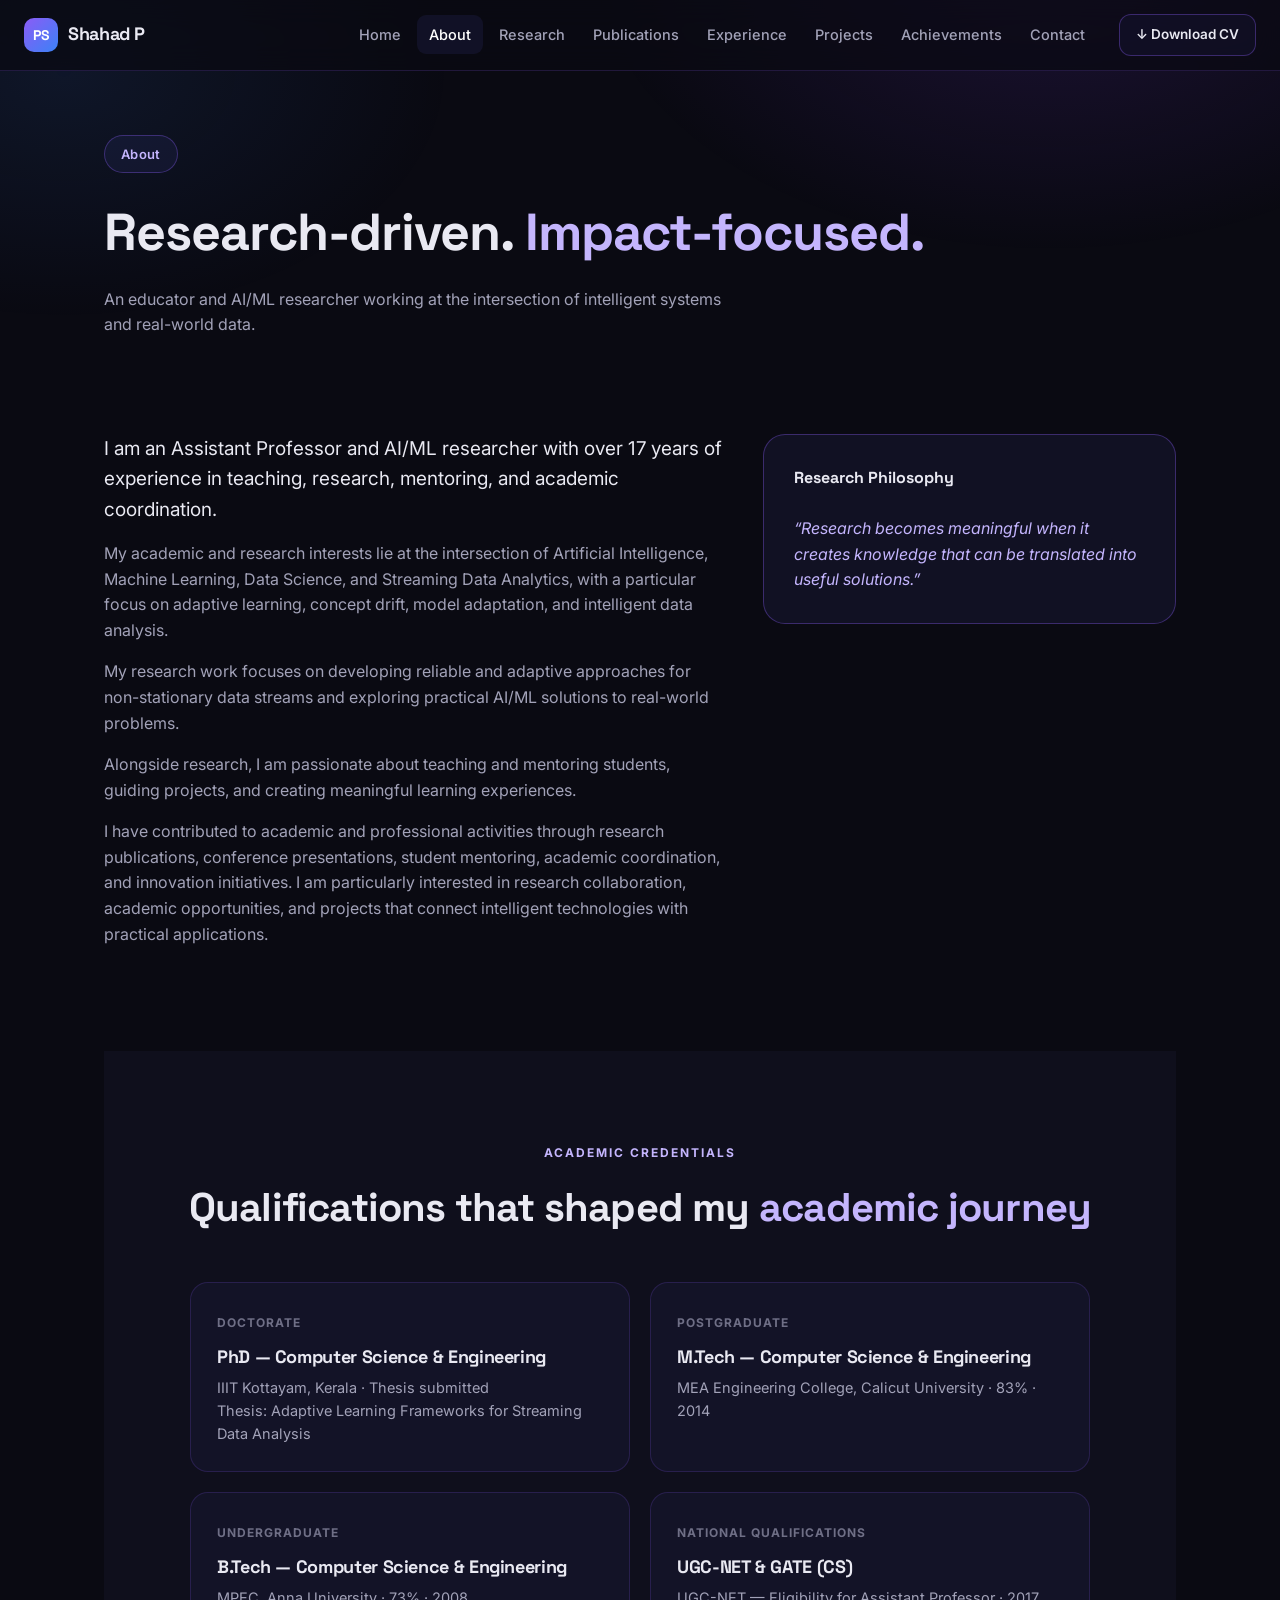
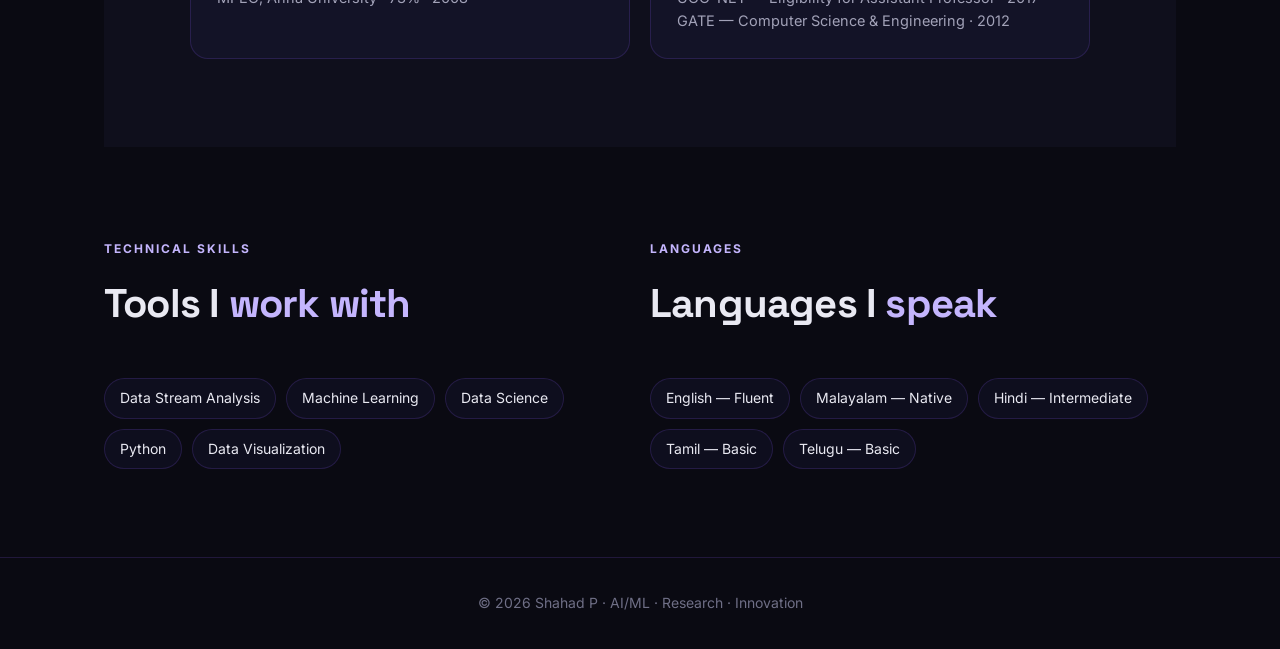
==== about.html @ d7e8eb85 "Add files via upload" ====
<!DOCTYPE html>
<html lang="en">
<head>
  <meta charset="UTF-8" />
  <meta name="viewport" content="width=device-width, initial-scale=1.0" />
  <meta name="description" content="About Shahad P — background, academic credentials, skills and research philosophy." />
  <title>About | Shahad P</title>
  <link rel="preconnect" href="https://fonts.googleapis.com" />
  <link rel="preconnect" href="https://fonts.gstatic.com" crossorigin />
  <link href="https://fonts.googleapis.com/css2?family=Inter:wght@400;500;600;700;800&family=Space+Grotesk:wght@500;600;700&display=swap" rel="stylesheet" />
  <link rel="stylesheet" href="styles.css" />
</head>
<body>

  <header class="nav">
    <a class="brand" href="index.html"><span>PS</span> Shahad P</a>
    <button class="menu" aria-label="Open menu" aria-expanded="false">☰</button>
    <nav>
      <a href="index.html">Home</a>
      <a class="active" href="about.html">About</a>
      <a href="research.html">Research</a>
      <a href="publications.html">Publications</a>
      <a href="experience.html">Experience</a>
      <a href="projects.html">Projects</a>
      <a href="achievements.html">Achievements</a>
      <a href="contact.html">Contact</a>
    </nav>
    <a class="btn small" href="CV.pdf" download>↓ Download CV</a>
  </header>

  <main class="wrap">

    <section class="page-head">
      <span class="eyebrow">About</span>
      <h1>Research-driven. <em>Impact-focused.</em></h1>
      <p>An educator and AI/ML researcher working at the intersection of intelligent systems and real-world data.</p>
    </section>

    <section class="section">
      <div class="about-grid">
        <div>
          <p class="lead">I am an Assistant Professor and AI/ML researcher with over 17 years of experience in teaching, research, mentoring, and academic coordination.</p>
          <p>My academic and research interests lie at the intersection of Artificial Intelligence, Machine Learning, Data Science, and Streaming Data Analytics, with a particular focus on adaptive learning, concept drift, model adaptation, and intelligent data analysis.</p>
          <p>My research work focuses on developing reliable and adaptive approaches for non-stationary data streams and exploring practical AI/ML solutions to real-world problems.</p>
          <p>Alongside research, I am passionate about teaching and mentoring students, guiding projects, and creating meaningful learning experiences.</p>
          <p>I have contributed to academic and professional activities through research publications, conference presentations, student mentoring, academic coordination, and innovation initiatives. I am particularly interested in research collaboration, academic opportunities, and projects that connect intelligent technologies with practical applications.</p>
        </div>
        <div class="quote-card">
          <strong>Research Philosophy</strong><br /><br />
          “Research becomes meaningful when it creates knowledge that can be translated into useful solutions.”
        </div>
      </div>
    </section>

    <!-- ACADEMIC CREDENTIALS -->
    <section class="section light">
      <div class="wrap" style="padding:0;">
        <div class="section-title center">
          <span>ACADEMIC CREDENTIALS</span>
          <h2>Qualifications that shaped my <em>academic journey</em></h2>
        </div>
        <div class="grid-2" style="max-width:900px; margin:0 auto;">
          <div class="tile">
            <span class="kicker">DOCTORATE</span>
            <h3>PhD — Computer Science &amp; Engineering</h3>
            <p>IIIT Kottayam, Kerala · Thesis submitted<br />Thesis: Adaptive Learning Frameworks for Streaming Data Analysis</p>
          </div>
          <div class="tile">
            <span class="kicker">POSTGRADUATE</span>
            <h3>M.Tech — Computer Science &amp; Engineering</h3>
            <p>MEA Engineering College, Calicut University · 83% · 2014</p>
          </div>
          <div class="tile">
            <span class="kicker">UNDERGRADUATE</span>
            <h3>B.Tech — Computer Science &amp; Engineering</h3>
            <p>MPEC, Anna University · 73% · 2008</p>
          </div>
          <div class="tile">
            <span class="kicker">NATIONAL QUALIFICATIONS</span>
            <h3>UGC-NET &amp; GATE (CS)</h3>
            <p>UGC-NET — Eligibility for Assistant Professor · 2017<br />GATE — Computer Science &amp; Engineering · 2012</p>
          </div>
        </div>
      </div>
    </section>

    <!-- SKILLS + LANGUAGES -->
    <section class="section">
      <div class="grid-2">
        <div>
          <div class="section-title"><span>TECHNICAL SKILLS</span><h2>Tools I <em>work with</em></h2></div>
          <div class="chips">
            <span class="chip">Data Stream Analysis</span>
            <span class="chip">Machine Learning</span>
            <span class="chip">Data Science</span>
            <span class="chip">Python</span>
            <span class="chip">Data Visualization</span>
          </div>
        </div>
        <div>
          <div class="section-title"><span>LANGUAGES</span><h2>Languages I <em>speak</em></h2></div>
          <div class="chips">
            <span class="chip">English — Fluent</span>
            <span class="chip">Malayalam — Native</span>
            <span class="chip">Hindi — Intermediate</span>
            <span class="chip">Tamil — Basic</span>
            <span class="chip">Telugu — Basic</span>
          </div>
        </div>
      </div>
    </section>

  </main>

  <footer>© 2026 Shahad P · AI/ML · Research · Innovation</footer>
  <script src="script.js"></script>
</body>
</html>
---- styles.css ----
/* =========================================================
   Shahad P — Portfolio
   Shared stylesheet (all pages)
   Theme: dark indigo / violet, Space Grotesk + Inter
   ========================================================= */

:root {
  /* Surfaces */
  --bg:        #0a0a12;
  --bg-soft:   #0f0f1c;
  --surface:   rgba(99, 102, 241, 0.05);
  --surface-2: rgba(99, 102, 241, 0.09);
  --border:    rgba(139, 92, 246, 0.18);
  --border-str:rgba(139, 92, 246, 0.35);

  /* Brand */
  --violet:  #8b5cf6;
  --indigo:  #6366f1;
  --blue:    #3b82f6;
  --violet-soft: #c4b5fd;

  /* Text */
  --text:  #e9e9f2;
  --muted: #a2a2b8;
  --faint: #6f6f86;

  /* Type */
  --display: "Space Grotesk", "Inter", sans-serif;
  --body:    "Inter", system-ui, sans-serif;

  /* Metrics */
  --maxw: 1120px;
  --radius: 18px;
  --radius-lg: 22px;
  --gradient: linear-gradient(135deg, var(--violet), var(--blue));
}

* { box-sizing: border-box; margin: 0; padding: 0; }

html { scroll-behavior: smooth; }

body {
  font-family: var(--body);
  background: var(--bg);
  color: var(--text);
  line-height: 1.6;
  -webkit-font-smoothing: antialiased;
  overflow-x: hidden;
}

/* Ambient background glow */
body::before {
  content: "";
  position: fixed;
  inset: 0;
  z-index: -1;
  background:
    radial-gradient(60% 55% at 82% -5%, rgba(124, 58, 237, 0.16), transparent 60%),
    radial-gradient(55% 50% at 5% 8%, rgba(59, 130, 246, 0.10), transparent 55%);
  pointer-events: none;
}

a { color: inherit; text-decoration: none; }
img { max-width: 100%; display: block; }
em { color: var(--violet-soft); font-style: normal; }

h1, h2, h3, .brand { font-family: var(--display); letter-spacing: -0.02em; }

/* =========================================================
   Layout helpers
   ========================================================= */
.wrap { width: 100%; max-width: var(--maxw); margin: 0 auto; padding: 0 24px; }

.section { padding: 88px 0; }
.section.light { background: var(--bg-soft); }

.section-title { margin-bottom: 42px; }
.section-title.center { text-align: center; }
.section-title span {
  display: inline-block;
  font-size: 12px;
  font-weight: 700;
  letter-spacing: 2px;
  color: var(--violet-soft);
  margin-bottom: 14px;
}
.section-title h2 { font-size: clamp(28px, 4vw, 40px); font-weight: 700; }

.eyebrow {
  display: inline-block;
  padding: 8px 16px;
  border: 1px solid var(--border-str);
  border-radius: 30px;
  color: var(--violet-soft);
  background: rgba(99, 102, 241, 0.08);
  font-size: 13px;
  font-weight: 600;
  letter-spacing: 0.3px;
}

/* =========================================================
   Buttons
   ========================================================= */
.btn {
  display: inline-flex;
  align-items: center;
  gap: 8px;
  padding: 12px 22px;
  border-radius: 12px;
  border: 1px solid var(--border-str);
  background: var(--surface);
  color: var(--text);
  font-family: var(--body);
  font-weight: 600;
  font-size: 15px;
  cursor: pointer;
  transition: transform 0.18s ease, background 0.18s ease, border-color 0.18s ease;
}
.btn:hover { transform: translateY(-2px); background: var(--surface-2); border-color: var(--violet); }
.btn.primary { background: var(--gradient); border: none; color: #fff; }
.btn.primary:hover { box-shadow: 0 12px 30px rgba(124, 58, 237, 0.32); }
.btn.small { padding: 9px 16px; font-size: 13.5px; }

/* =========================================================
   Navigation (shared)
   ========================================================= */
.nav {
  position: sticky;
  top: 0;
  z-index: 50;
  display: flex;
  align-items: center;
  gap: 22px;
  padding: 14px 24px;
  background: rgba(10, 10, 18, 0.72);
  backdrop-filter: blur(14px);
  border-bottom: 1px solid var(--border);
}
.brand {
  display: flex;
  align-items: center;
  gap: 10px;
  font-weight: 700;
  font-size: 18px;
  margin-right: auto;
}
.brand span {
  display: grid;
  place-items: center;
  width: 34px;
  height: 34px;
  border-radius: 10px;
  background: var(--gradient);
  color: #fff;
  font-size: 14px;
  letter-spacing: 0;
}
.nav nav { display: flex; gap: 4px; }
.nav nav a {
  padding: 8px 12px;
  border-radius: 9px;
  font-size: 14.5px;
  font-weight: 500;
  color: var(--muted);
  transition: color 0.15s ease, background 0.15s ease;
}
.nav nav a:hover { color: var(--text); background: var(--surface); }
.nav nav a.active { color: #fff; background: var(--surface-2); }

.menu {
  display: none;
  background: none;
  border: 1px solid var(--border);
  color: var(--text);
  font-size: 20px;
  border-radius: 10px;
  width: 42px;
  height: 42px;
  cursor: pointer;
}

/* =========================================================
   Hero (home)
   ========================================================= */
.hero {
  display: grid;
  grid-template-columns: 1.15fr 0.85fr;
  gap: 48px;
  align-items: center;
  padding: 74px 0 64px;
}
.hero h1 { font-size: clamp(44px, 7vw, 76px); line-height: 1.02; margin: 22px 0 14px; }
.hero h2 {
  font-family: var(--body);
  font-size: clamp(16px, 2.2vw, 20px);
  font-weight: 500;
  color: var(--muted);
  line-height: 1.5;
}
.hero h2 span { color: var(--violet); margin: 0 8px; }
.hero p.tagline { margin-top: 18px; color: var(--muted); font-size: 17px; }

.hero-photo { display: flex; justify-content: center; }
.photo-frame {
  width: min(320px, 80vw);
  aspect-ratio: 3 / 4;
  padding: 7px;
  border-radius: var(--radius-lg);
  background: linear-gradient(145deg, rgba(139, 92, 246, 0.8), rgba(59, 130, 246, 0.35));
  box-shadow: 0 25px 70px rgba(0, 0, 0, 0.35), 0 0 45px rgba(124, 58, 237, 0.16);
}
.photo-frame img {
  width: 100%; height: 100%;
  object-fit: cover; object-position: center top;
  border-radius: 17px;
}
.photo-fallback {
  width: 100%; height: 100%;
  border-radius: 17px;
  display: grid; place-items: center;
  background: var(--bg-soft);
  font-family: var(--display);
  font-size: 72px;
  color: var(--violet-soft);
}

/* =========================================================
   Stats
   ========================================================= */
.stats {
  display: grid;
  grid-template-columns: repeat(4, 1fr);
  gap: 18px;
  padding: 8px 0 20px;
}
.stat {
  padding: 26px 22px;
  border: 1px solid var(--border);
  border-radius: var(--radius);
  background: var(--surface);
  transition: transform 0.18s ease, border-color 0.18s ease;
}
.stat:hover { transform: translateY(-4px); border-color: var(--border-str); }
.stat strong { display: block; font-family: var(--display); font-size: 30px; color: #fff; }
.stat span { display: block; font-weight: 600; margin-top: 4px; }
.stat small { color: var(--faint); }

/* =========================================================
   Generic card grids
   ========================================================= */
.grid-2 { display: grid; grid-template-columns: repeat(2, minmax(0, 1fr)); gap: 20px; }
.grid-3 { display: grid; grid-template-columns: repeat(3, minmax(0, 1fr)); gap: 20px; }

.card {
  padding: 28px;
  border: 1px solid var(--border);
  border-radius: var(--radius);
  background: var(--surface);
  transition: transform 0.18s ease, border-color 0.18s ease;
}
.card:hover { transform: translateY(-4px); border-color: var(--border-str); }
.card h3 { font-size: 19px; margin-bottom: 8px; }
.card p { color: var(--muted); }
.card .kicker { font-size: 12px; font-weight: 700; letter-spacing: 1px; color: var(--faint); }

/* Research expertise tiles */
.expertise { display: grid; grid-template-columns: repeat(3, 1fr); gap: 16px; }
.expertise > div {
  padding: 26px 22px;
  border: 1px solid var(--border);
  border-radius: var(--radius);
  background: var(--surface);
  font-size: 30px;
  transition: transform 0.18s ease, border-color 0.18s ease;
}
.expertise > div:hover { transform: translateY(-4px); border-color: var(--border-str); }
.expertise b { display: block; margin-top: 12px; font-family: var(--body); font-size: 16px; }

/* Research highlight cards */
.research-card .card-icon {
  display: grid; place-items: center;
  width: 54px; height: 54px;
  border-radius: 14px;
  background: var(--gradient);
  color: #fff; font-weight: 700; font-family: var(--display);
  margin-bottom: 18px;
}
.research-card .card-icon.brain { background: linear-gradient(135deg, #ec4899, #8b5cf6); }
.research-card .card-icon.stream { background: linear-gradient(135deg, #06b6d4, #3b82f6); font-size: 26px; }
.research-card a { color: var(--violet-soft); font-weight: 600; font-size: 14px; }

/* =========================================================
   About
   ========================================================= */
.about-grid { display: grid; grid-template-columns: 1.5fr 1fr; gap: 40px; align-items: start; }
.about-grid p { color: var(--muted); margin-bottom: 16px; }
.about-grid p.lead { font-size: 19px; color: var(--text); }
.quote-card {
  padding: 30px;
  border: 1px solid var(--border-str);
  border-radius: var(--radius-lg);
  background: rgba(99, 102, 241, 0.08);
  font-style: italic;
  color: var(--violet-soft);
}
.quote-card strong { font-style: normal; color: var(--text); font-family: var(--display); }

/* Credential / list tiles */
.tile {
  padding: 26px;
  border: 1px solid var(--border);
  border-radius: var(--radius);
  background: var(--surface);
}
.tile .kicker { font-size: 12px; font-weight: 700; letter-spacing: 1px; color: var(--faint); }
.tile h3 { margin: 8px 0 4px; font-size: 18px; }
.tile p { color: var(--muted); font-size: 14.5px; }

/* Chips (skills / languages) */
.chips { display: flex; flex-wrap: wrap; gap: 10px; }
.chip {
  padding: 8px 15px;
  border: 1px solid var(--border);
  border-radius: 30px;
  background: var(--surface);
  font-size: 14px;
  color: var(--text);
}

/* =========================================================
   Timeline (experience)
   ========================================================= */
.timeline { position: relative; display: grid; gap: 8px; padding-left: 26px; }
.timeline::before {
  content: ""; position: absolute; left: 6px; top: 6px; bottom: 6px;
  width: 2px; background: linear-gradient(var(--violet), transparent);
}
.timeline > div {
  position: relative;
  padding: 18px 22px;
  border: 1px solid var(--border);
  border-radius: var(--radius);
  background: var(--surface);
}
.timeline > div::before {
  content: ""; position: absolute; left: -26px; top: 24px;
  width: 12px; height: 12px; border-radius: 50%;
  background: var(--violet); box-shadow: 0 0 0 4px rgba(139, 92, 246, 0.18);
}
.timeline b { font-family: var(--display); font-size: 17px; }
.timeline span { display: block; color: var(--muted); margin-top: 2px; }
.timeline small { color: var(--faint); }

/* =========================================================
   Publications
   ========================================================= */
.publication {
  display: grid;
  grid-template-columns: 88px 1fr;
  gap: 18px;
  align-items: start;
  padding: 22px 0;
  border-top: 1px solid var(--border);
}
.publication:last-of-type { border-bottom: 1px solid var(--border); }
.pub-year {
  font-family: var(--display);
  font-weight: 700;
  color: var(--violet-soft);
  font-size: 15px;
  padding-top: 2px;
}
.publication h3 { font-size: 18px; margin-bottom: 4px; font-family: var(--body); font-weight: 600; }
.publication p { color: var(--muted); font-size: 14.5px; }
.badge {
  display: inline-block;
  margin-top: 8px;
  padding: 3px 10px;
  border-radius: 20px;
  font-size: 12px;
  font-weight: 600;
  background: rgba(139, 92, 246, 0.15);
  color: var(--violet-soft);
}

.metric-row { display: flex; flex-wrap: wrap; gap: 12px; margin-bottom: 36px; }
.metric {
  padding: 14px 20px;
  border: 1px solid var(--border);
  border-radius: 12px;
  background: var(--surface);
}
.metric strong { display: block; font-family: var(--display); font-size: 22px; color: #fff; }
.metric span { font-size: 13px; color: var(--faint); }

/* =========================================================
   Projects
   ========================================================= */
.project {
  padding: 30px 28px;
  border: 1px solid var(--border);
  border-radius: var(--radius);
  background: var(--surface);
  transition: transform 0.18s ease, border-color 0.18s ease;
}
.project:hover { transform: translateY(-4px); border-color: var(--border-str); }
.project .num {
  font-family: var(--display);
  font-size: 34px;
  color: rgba(139, 92, 246, 0.35);
}
.project h3 { margin: 6px 0 8px; font-size: 19px; }
.project p { color: var(--muted); }

/* =========================================================
   Achievements
   ========================================================= */
.list-block {
  border: 1px solid var(--border);
  border-radius: var(--radius);
  background: var(--surface);
  padding: 10px 26px;
}
.list-block li {
  list-style: none;
  padding: 15px 0;
  border-bottom: 1px solid var(--border);
  display: flex;
  gap: 12px;
  align-items: baseline;
}
.list-block li:last-child { border-bottom: none; }
.list-block li::before { content: "▹"; color: var(--violet); }
.list-block li b { font-weight: 600; }
.list-block li .pct { margin-left: auto; font-family: var(--display); color: var(--violet-soft); }

.award-grid { display: grid; grid-template-columns: repeat(2, 1fr); gap: 16px; }
.award {
  padding: 22px 24px;
  border: 1px solid var(--border);
  border-radius: var(--radius);
  background: var(--surface);
}
.award strong { display: block; font-family: var(--display); font-size: 16px; }
.award span { color: var(--muted); font-size: 14.5px; }

/* =========================================================
   Contact
   ========================================================= */
.contact-grid { display: grid; grid-template-columns: repeat(3, 1fr); gap: 18px; }
.contact-grid a {
  display: flex;
  flex-direction: column;
  gap: 6px;
  padding: 28px;
  border: 1px solid var(--border);
  border-radius: var(--radius);
  background: var(--surface);
  transition: transform 0.18s ease, border-color 0.18s ease;
}
.contact-grid a:hover { transform: translateY(-4px); border-color: var(--border-str); }
.contact-grid a .ico {
  display: grid; place-items: center;
  width: 44px; height: 44px; border-radius: 12px;
  background: var(--gradient); color: #fff; font-weight: 700;
}
.contact-grid a b { font-family: var(--display); }
.contact-grid a span { color: var(--muted); font-size: 14px; word-break: break-word; }

.profiles { text-align: center; margin-top: 52px; }
.profiles .kicker { font-size: 12px; font-weight: 700; letter-spacing: 1.5px; color: var(--faint); }
.profiles .row { display: flex; justify-content: center; gap: 14px; flex-wrap: wrap; margin-top: 22px; }

/* =========================================================
   CTA
   ========================================================= */
.cta { padding: 80px 0; text-align: center; }
.cta .inner {
  max-width: 720px; margin: 0 auto;
  padding: 54px 40px;
  border: 1px solid var(--border-str);
  border-radius: var(--radius-lg);
  background: radial-gradient(120% 120% at 50% 0%, rgba(99, 102, 241, 0.14), var(--surface));
}
.cta h2 { font-size: clamp(28px, 4vw, 40px); margin: 14px 0 12px; }
.cta p { color: var(--muted); margin-bottom: 26px; }

/* Page header (interior pages) */
.page-head { padding: 64px 0 8px; }
.page-head .eyebrow { margin-bottom: 18px; }
.page-head h1 { font-size: clamp(34px, 5vw, 52px); }
.page-head p { color: var(--muted); margin-top: 12px; max-width: 620px; }

/* =========================================================
   Footer
   ========================================================= */
footer {
  border-top: 1px solid var(--border);
  padding: 34px 24px;
  text-align: center;
  color: var(--faint);
  font-size: 14px;
}
footer a { color: var(--muted); }
footer a:hover { color: var(--text); }

/* Placeholder note (for sections to be filled later) */
.placeholder {
  padding: 26px;
  border: 1px dashed var(--border-str);
  border-radius: var(--radius);
  color: var(--muted);
  background: rgba(99, 102, 241, 0.04);
  font-size: 14.5px;
}

/* =========================================================
   Focus + motion accessibility
   ========================================================= */
a:focus-visible, .btn:focus-visible, .menu:focus-visible {
  outline: 2px solid var(--violet);
  outline-offset: 3px;
}
@media (prefers-reduced-motion: reduce) {
  * { animation: none !important; transition: none !important; scroll-behavior: auto !important; }
}

/* =========================================================
   Responsive
   ========================================================= */
@media (max-width: 900px) {
  .nav nav {
    position: absolute;
    top: 100%; left: 0; right: 0;
    flex-direction: column;
    gap: 2px;
    padding: 12px;
    background: rgba(10, 10, 18, 0.97);
    border-bottom: 1px solid var(--border);
    display: none;
  }
  .nav nav.open { display: flex; }
  .menu { display: block; }

  .hero { grid-template-columns: 1fr; text-align: center; padding-top: 40px; }
  .hero-photo { order: -1; }
  .hero h2 { justify-content: center; }
  .hero .btn-row { justify-content: center; }

  .stats { grid-template-columns: repeat(2, 1fr); }
  .grid-2, .grid-3, .expertise, .contact-grid,
  .award-grid, .about-grid { grid-template-columns: 1fr; }
}

@media (max-width: 560px) {
  .section { padding: 60px 0; }
  .stats { grid-template-columns: 1fr; }
  .publication { grid-template-columns: 1fr; gap: 6px; }
}
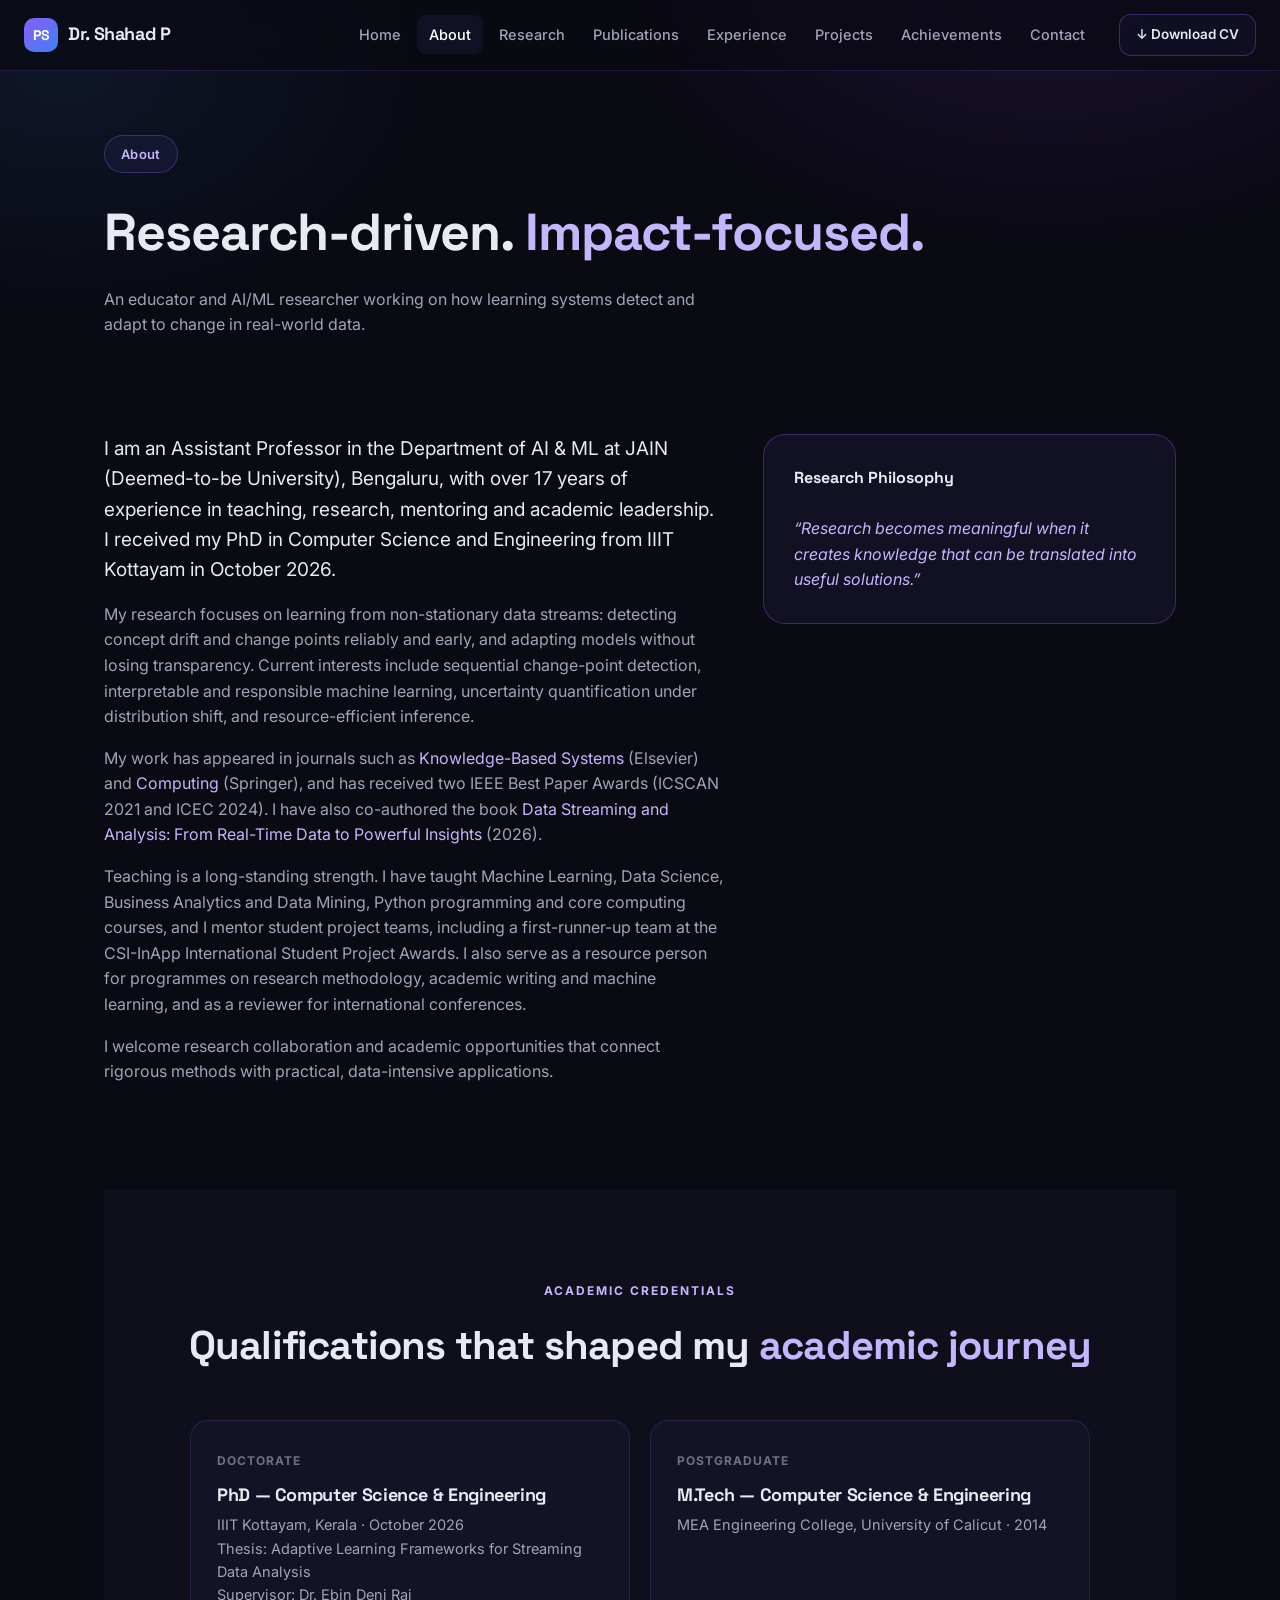
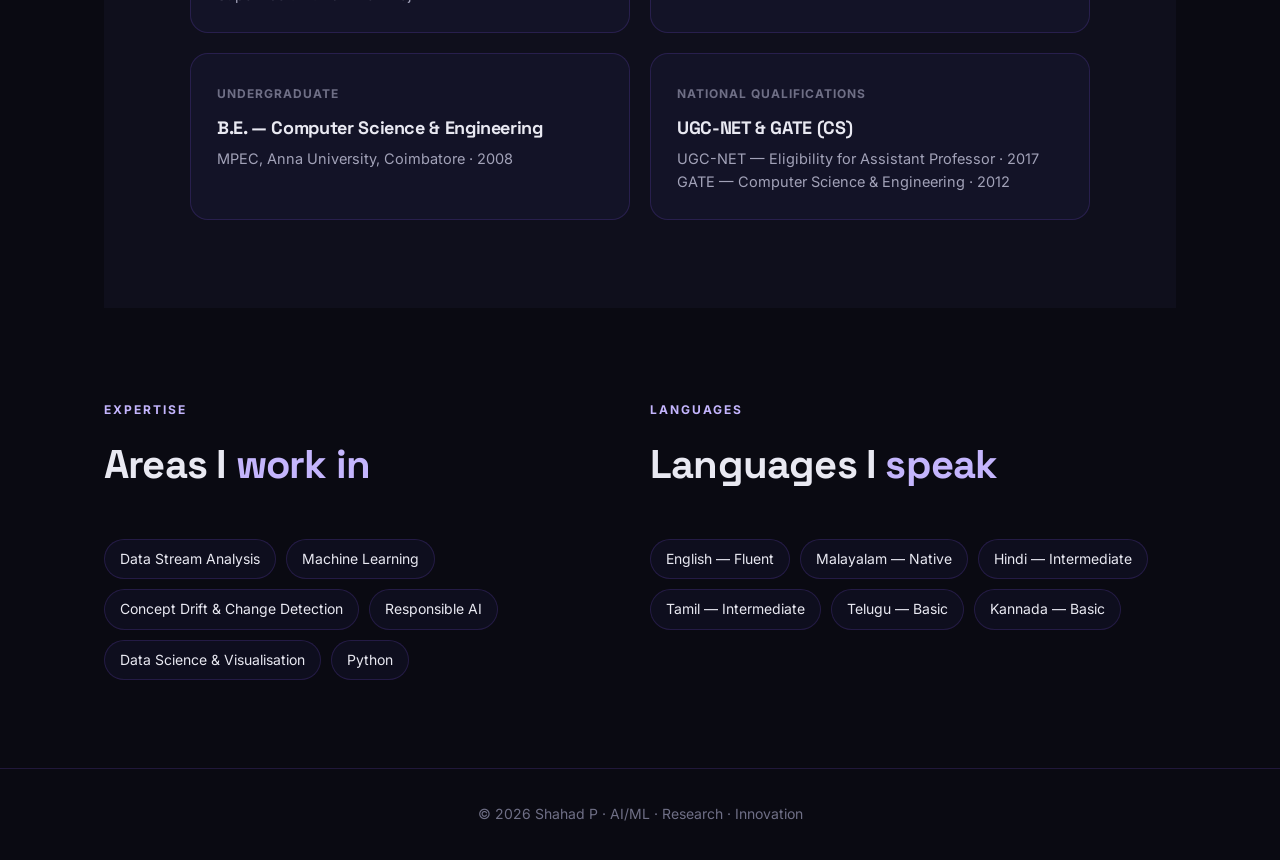
==== commit 88f7eddb: "Update about page content and author details" ====
--- a/about.html
+++ b/about.html
@@ -3,8 +3,8 @@
 <head>
   <meta charset="UTF-8" />
   <meta name="viewport" content="width=device-width, initial-scale=1.0" />
-  <meta name="description" content="About Shahad P — background, academic credentials, skills and research philosophy." />
-  <title>About | Shahad P</title>
+  <meta name="description" content="About Dr. Shahad Palathingal — Assistant Professor and AI/ML researcher working on adaptive learning from non-stationary data streams." />
+  <title>About | Dr. Shahad Palathingal</title>
   <link rel="preconnect" href="https://fonts.googleapis.com" />
   <link rel="preconnect" href="https://fonts.gstatic.com" crossorigin />
   <link href="https://fonts.googleapis.com/css2?family=Inter:wght@400;500;600;700;800&family=Space+Grotesk:wght@500;600;700&display=swap" rel="stylesheet" />
@@ -13,7 +13,7 @@
 <body>
 
   <header class="nav">
-    <a class="brand" href="index.html"><span>PS</span> Shahad P</a>
+    <a class="brand" href="index.html"><span>PS</span> Dr. Shahad P</a>
     <button class="menu" aria-label="Open menu" aria-expanded="false">☰</button>
     <nav>
       <a href="index.html">Home</a>
@@ -33,17 +33,17 @@
     <section class="page-head">
       <span class="eyebrow">About</span>
       <h1>Research-driven. <em>Impact-focused.</em></h1>
-      <p>An educator and AI/ML researcher working at the intersection of intelligent systems and real-world data.</p>
+      <p>An educator and AI/ML researcher working on how learning systems detect and adapt to change in real-world data.</p>
     </section>
 
     <section class="section">
       <div class="about-grid">
         <div>
-          <p class="lead">I am an Assistant Professor and AI/ML researcher with over 17 years of experience in teaching, research, mentoring, and academic coordination.</p>
-          <p>My academic and research interests lie at the intersection of Artificial Intelligence, Machine Learning, Data Science, and Streaming Data Analytics, with a particular focus on adaptive learning, concept drift, model adaptation, and intelligent data analysis.</p>
-          <p>My research work focuses on developing reliable and adaptive approaches for non-stationary data streams and exploring practical AI/ML solutions to real-world problems.</p>
-          <p>Alongside research, I am passionate about teaching and mentoring students, guiding projects, and creating meaningful learning experiences.</p>
-          <p>I have contributed to academic and professional activities through research publications, conference presentations, student mentoring, academic coordination, and innovation initiatives. I am particularly interested in research collaboration, academic opportunities, and projects that connect intelligent technologies with practical applications.</p>
+          <p class="lead">I am an Assistant Professor in the Department of AI &amp; ML at JAIN (Deemed-to-be University), Bengaluru, with over 17 years of experience in teaching, research, mentoring and academic leadership. I received my PhD in Computer Science and Engineering from IIIT Kottayam in October 2026.</p>
+          <p>My research focuses on learning from non-stationary data streams: detecting concept drift and change points reliably and early, and adapting models without losing transparency. Current interests include sequential change-point detection, interpretable and responsible machine learning, uncertainty quantification under distribution shift, and resource-efficient inference.</p>
+          <p>My work has appeared in journals such as <em>Knowledge-Based Systems</em> (Elsevier) and <em>Computing</em> (Springer), and has received two IEEE Best Paper Awards (ICSCAN 2021 and ICEC 2024). I have also co-authored the book <em>Data Streaming and Analysis: From Real-Time Data to Powerful Insights</em> (2026).</p>
+          <p>Teaching is a long-standing strength. I have taught Machine Learning, Data Science, Business Analytics and Data Mining, Python programming and core computing courses, and I mentor student project teams, including a first-runner-up team at the CSI-InApp International Student Project Awards. I also serve as a resource person for programmes on research methodology, academic writing and machine learning, and as a reviewer for international conferences.</p>
+          <p>I welcome research collaboration and academic opportunities that connect rigorous methods with practical, data-intensive applications.</p>
         </div>
         <div class="quote-card">
           <strong>Research Philosophy</strong><br /><br />
@@ -63,17 +63,17 @@
           <div class="tile">
             <span class="kicker">DOCTORATE</span>
             <h3>PhD — Computer Science &amp; Engineering</h3>
-            <p>IIIT Kottayam, Kerala · Thesis submitted<br />Thesis: Adaptive Learning Frameworks for Streaming Data Analysis</p>
+            <p>IIIT Kottayam, Kerala · October 2026<br />Thesis: Adaptive Learning Frameworks for Streaming Data Analysis<br />Supervisor: Dr. Ebin Deni Raj</p>
           </div>
           <div class="tile">
             <span class="kicker">POSTGRADUATE</span>
             <h3>M.Tech — Computer Science &amp; Engineering</h3>
-            <p>MEA Engineering College, Calicut University · 83% · 2014</p>
+            <p>MEA Engineering College, University of Calicut · 2014</p>
           </div>
           <div class="tile">
             <span class="kicker">UNDERGRADUATE</span>
-            <h3>B.Tech — Computer Science &amp; Engineering</h3>
-            <p>MPEC, Anna University · 73% · 2008</p>
+            <h3>B.E. — Computer Science &amp; Engineering</h3>
+            <p>MPEC, Anna University, Coimbatore · 2008</p>
           </div>
           <div class="tile">
             <span class="kicker">NATIONAL QUALIFICATIONS</span>
@@ -88,13 +88,14 @@
     <section class="section">
       <div class="grid-2">
         <div>
-          <div class="section-title"><span>TECHNICAL SKILLS</span><h2>Tools I <em>work with</em></h2></div>
+          <div class="section-title"><span>EXPERTISE</span><h2>Areas I <em>work in</em></h2></div>
           <div class="chips">
             <span class="chip">Data Stream Analysis</span>
             <span class="chip">Machine Learning</span>
-            <span class="chip">Data Science</span>
+            <span class="chip">Concept Drift &amp; Change Detection</span>
+            <span class="chip">Responsible AI</span>
+            <span class="chip">Data Science &amp; Visualisation</span>
             <span class="chip">Python</span>
-            <span class="chip">Data Visualization</span>
           </div>
         </div>
         <div>
@@ -103,8 +104,9 @@
             <span class="chip">English — Fluent</span>
             <span class="chip">Malayalam — Native</span>
             <span class="chip">Hindi — Intermediate</span>
-            <span class="chip">Tamil — Basic</span>
+            <span class="chip">Tamil — Intermediate</span>
             <span class="chip">Telugu — Basic</span>
+            <span class="chip">Kannada — Basic</span>
           </div>
         </div>
       </div>
